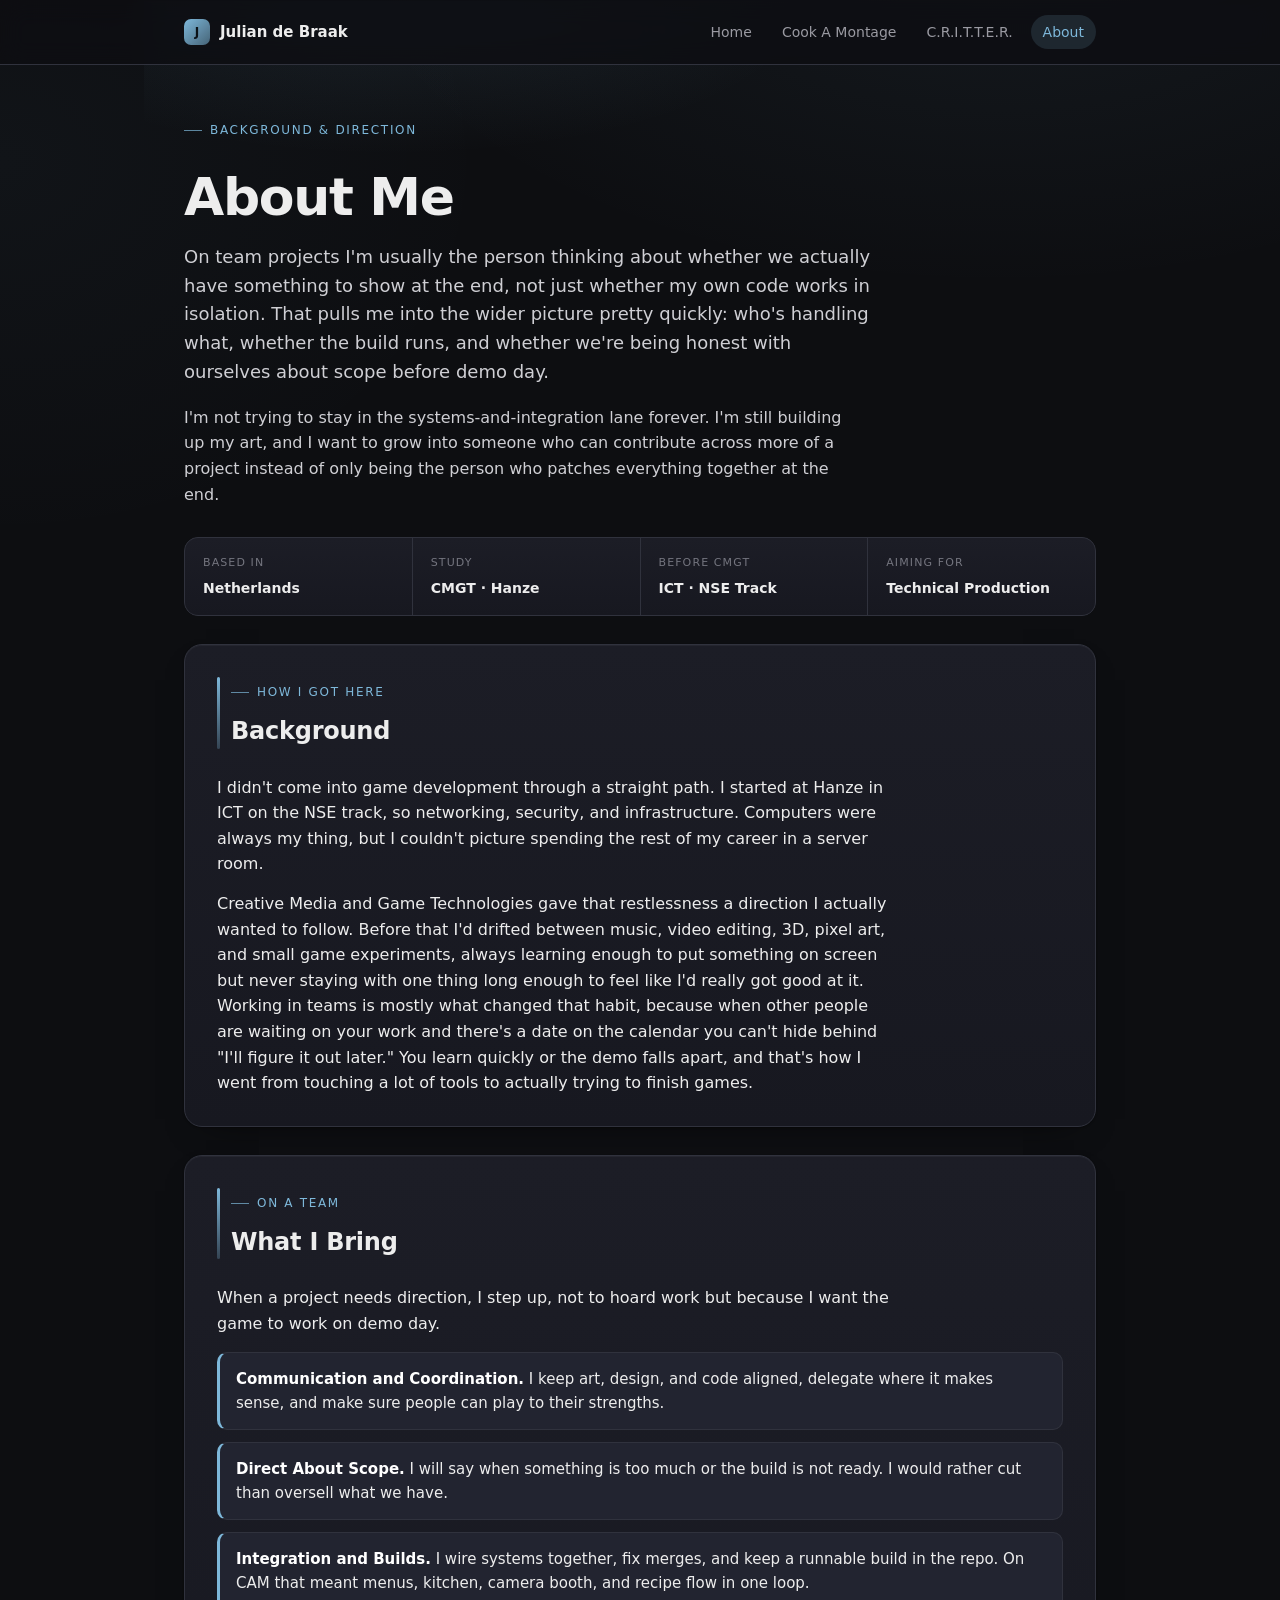
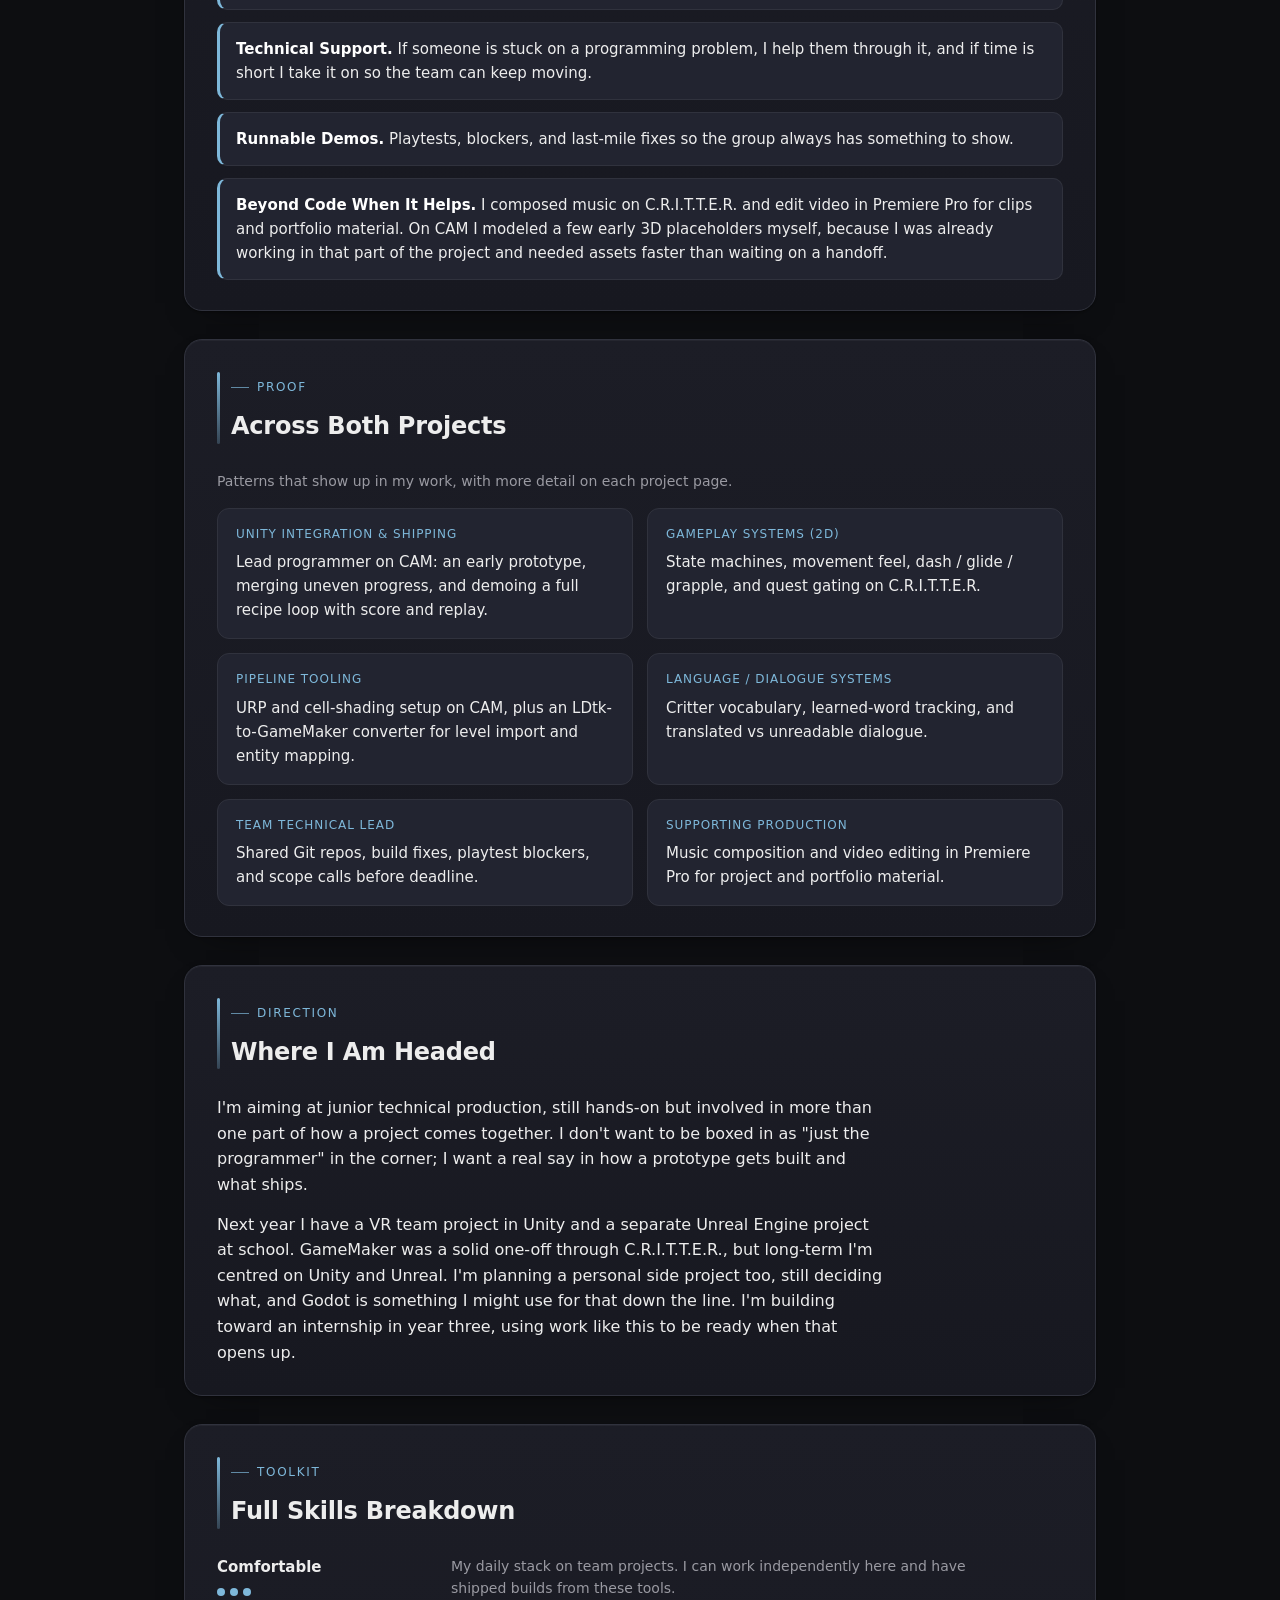
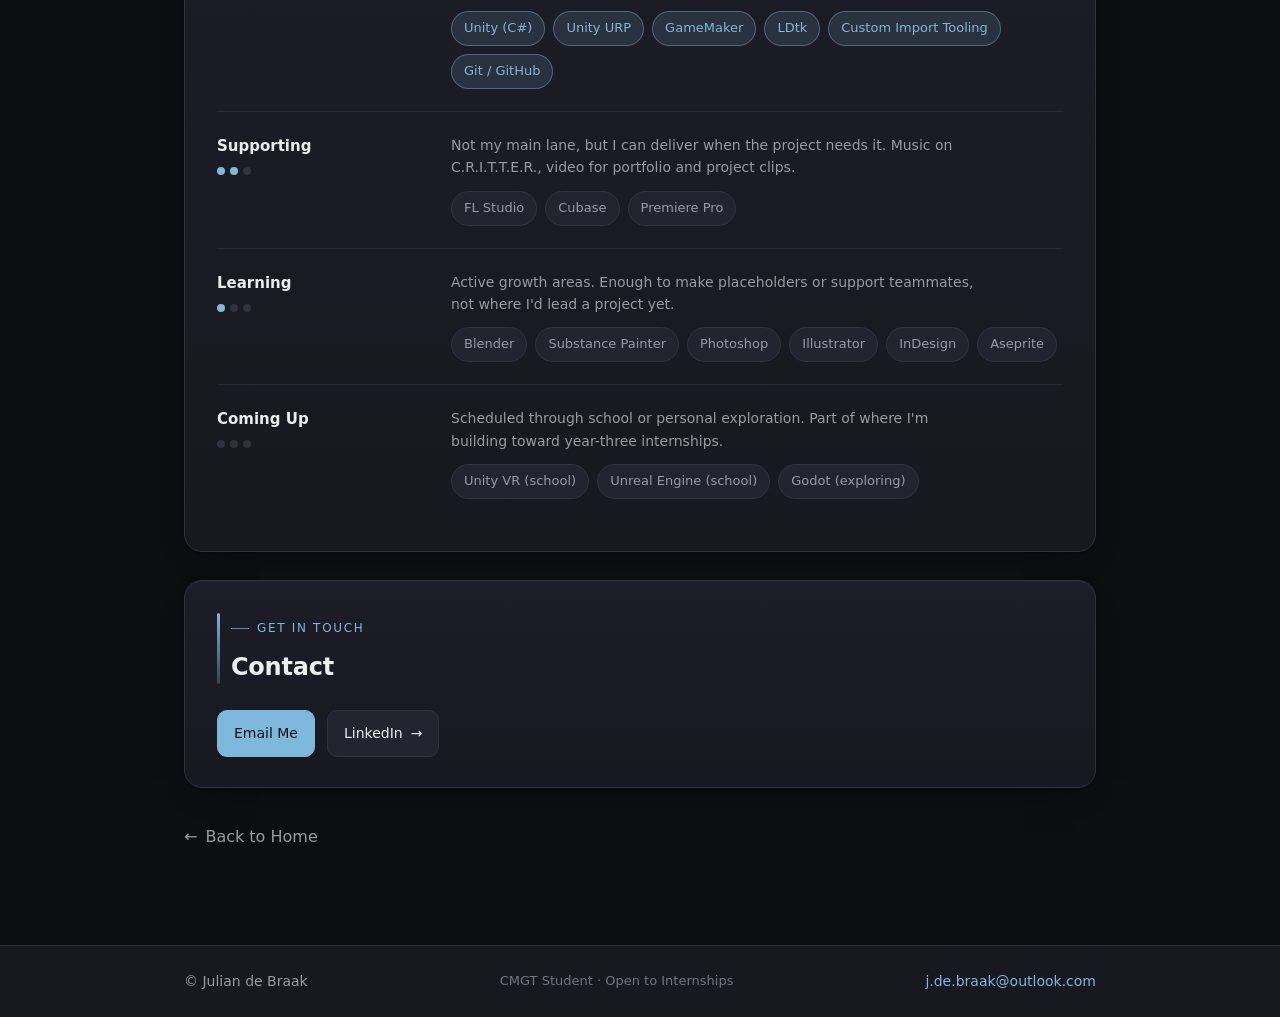
==== docs/about.html @ cde91909 "Website" ====
<!doctype html>
<html lang="en" data-page="about">
  <head>
    <meta charset="utf-8" />
    <meta name="viewport" content="width=device-width, initial-scale=1" />
    <title>About · Julian de Braak</title>
    <meta name="description" content="About Julian de Braak, a technical game developer focused on integration, systems, and shipping demos." />
    <meta property="og:title" content="About Julian de Braak" />
    <meta property="og:description" content="Technical game developer focused on systems, integration, and shipping team demos. Aiming at junior technical production." />
    <meta property="og:type" content="profile" />
    <link rel="icon" href="./assets/favicon.svg" type="image/svg+xml" />
    <link rel="stylesheet" href="./assets/style.css" />
    <script src="./assets/site.js" defer></script>
  </head>
  <body>
    <nav class="nav">
      <div class="nav-inner">
        <a class="brand" href="./index.html"><span class="brand-mark">J</span>Julian de Braak</a>
        <div class="nav-links">
          <a href="./index.html">Home</a>
          <a href="./cook-a-montage.html">Cook A Montage</a>
          <a href="./critter.html">C.R.I.T.T.E.R.</a>
          <a class="active" href="./about.html">About</a>
        </div>
      </div>
    </nav>

    <main class="container">
      <section class="hero hero-about">
        <div class="hero-main">
          <span class="eyebrow">Background &amp; Direction</span>
          <h1>About Me</h1>
          <p class="lede">On team projects I'm usually the person thinking about whether we actually have something to show at the end, not just whether my own code works in isolation. That pulls me into the wider picture pretty quickly: who's handling what, whether the build runs, and whether we're being honest with ourselves about scope before demo day.</p>
          <p>I'm not trying to stay in the systems-and-integration lane forever. I'm still building up my art, and I want to grow into someone who can contribute across more of a project instead of only being the person who patches everything together at the end.</p>
        </div>
        <aside class="facts" aria-label="Quick facts">
          <div class="fact"><span class="fk">Based in</span><span class="fv">Netherlands</span></div>
          <div class="fact"><span class="fk">Study</span><span class="fv">CMGT · Hanze</span></div>
          <div class="fact"><span class="fk">Before CMGT</span><span class="fv">ICT · NSE Track</span></div>
          <div class="fact"><span class="fk">Aiming for</span><span class="fv">Technical Production</span></div>
        </aside>
      </section>

      <section>
        <div class="section-head"><span class="eyebrow">How I Got Here</span><h2>Background</h2></div>
        <p>I didn't come into game development through a straight path. I started at Hanze in ICT on the NSE track, so networking, security, and infrastructure. Computers were always my thing, but I couldn't picture spending the rest of my career in a server room.</p>
        <div style="height:14px"></div>
        <p>Creative Media and Game Technologies gave that restlessness a direction I actually wanted to follow. Before that I'd drifted between music, video editing, 3D, pixel art, and small game experiments, always learning enough to put something on screen but never staying with one thing long enough to feel like I'd really got good at it. Working in teams is mostly what changed that habit, because when other people are waiting on your work and there's a date on the calendar you can't hide behind "I'll figure it out later." You learn quickly or the demo falls apart, and that's how I went from touching a lot of tools to actually trying to finish games.</p>
      </section>

      <section>
        <div class="section-head"><span class="eyebrow">On a Team</span><h2>What I Bring</h2></div>
        <p>When a project needs direction, I step up, not to hoard work but because I want the game to work on demo day.</p>
        <div style="height:16px"></div>
        <div class="notes">
          <div class="note"><strong>Communication and Coordination.</strong> I keep art, design, and code aligned, delegate where it makes sense, and make sure people can play to their strengths.</div>
          <div class="note"><strong>Direct About Scope.</strong> I will say when something is too much or the build is not ready. I would rather cut than oversell what we have.</div>
          <div class="note"><strong>Integration and Builds.</strong> I wire systems together, fix merges, and keep a runnable build in the repo. On CAM that meant menus, kitchen, camera booth, and recipe flow in one loop.</div>
          <div class="note"><strong>Technical Support.</strong> If someone is stuck on a programming problem, I help them through it, and if time is short I take it on so the team can keep moving.</div>
          <div class="note"><strong>Runnable Demos.</strong> Playtests, blockers, and last-mile fixes so the group always has something to show.</div>
          <div class="note"><strong>Beyond Code When It Helps.</strong> I composed music on C.R.I.T.T.E.R. and edit video in Premiere Pro for clips and portfolio material. On CAM I modeled a few early 3D placeholders myself, because I was already working in that part of the project and needed assets faster than waiting on a handoff.</div>
        </div>
      </section>

      <section>
        <div class="section-head"><span class="eyebrow">Proof</span><h2>Across Both Projects</h2></div>
        <p class="meta">Patterns that show up in my work, with more detail on each project page.</p>
        <div style="height:16px"></div>
        <div class="stats">
          <div class="stat"><div class="sk">Unity Integration &amp; Shipping</div><div class="sv">Lead programmer on CAM: an early prototype, merging uneven progress, and demoing a full recipe loop with score and replay.</div></div>
          <div class="stat"><div class="sk">Gameplay Systems (2D)</div><div class="sv">State machines, movement feel, dash / glide / grapple, and quest gating on C.R.I.T.T.E.R.</div></div>
          <div class="stat"><div class="sk">Pipeline Tooling</div><div class="sv">URP and cell-shading setup on CAM, plus an LDtk-to-GameMaker converter for level import and entity mapping.</div></div>
          <div class="stat"><div class="sk">Language / Dialogue Systems</div><div class="sv">Critter vocabulary, learned-word tracking, and translated vs unreadable dialogue.</div></div>
          <div class="stat"><div class="sk">Team Technical Lead</div><div class="sv">Shared Git repos, build fixes, playtest blockers, and scope calls before deadline.</div></div>
          <div class="stat"><div class="sk">Supporting Production</div><div class="sv">Music composition and video editing in Premiere Pro for project and portfolio material.</div></div>
        </div>
      </section>

      <section>
        <div class="section-head"><span class="eyebrow">Direction</span><h2>Where I Am Headed</h2></div>
        <p>I'm aiming at junior technical production, still hands-on but involved in more than one part of how a project comes together. I don't want to be boxed in as "just the programmer" in the corner; I want a real say in how a prototype gets built and what ships.</p>
        <div style="height:14px"></div>
        <p>Next year I have a VR team project in Unity and a separate Unreal Engine project at school. GameMaker was a solid one-off through C.R.I.T.T.E.R., but long-term I'm centred on Unity and Unreal. I'm planning a personal side project too, still deciding what, and Godot is something I might use for that down the line. I'm building toward an internship in year three, using work like this to be ready when that opens up.</p>
      </section>

      <section>
        <div class="section-head"><span class="eyebrow">Toolkit</span><h2>Full Skills Breakdown</h2></div>
        <div class="tiers">
          <div class="tier">
            <div class="tier-head">
              <span class="tier-name">Comfortable</span>
              <span class="dots"><i class="on"></i><i class="on"></i><i class="on"></i></span>
            </div>
            <div class="tier-body">
              <p>My daily stack on team projects. I can work independently here and have shipped builds from these tools.</p>
              <div class="chips">
                <span class="chip accent">Unity (C#)</span>
                <span class="chip accent">Unity URP</span>
                <span class="chip accent">GameMaker</span>
                <span class="chip accent">LDtk</span>
                <span class="chip accent">Custom Import Tooling</span>
                <span class="chip accent">Git / GitHub</span>
              </div>
            </div>
          </div>
          <div class="tier">
            <div class="tier-head">
              <span class="tier-name">Supporting</span>
              <span class="dots"><i class="on"></i><i class="on"></i><i></i></span>
            </div>
            <div class="tier-body">
              <p>Not my main lane, but I can deliver when the project needs it. Music on C.R.I.T.T.E.R., video for portfolio and project clips.</p>
              <div class="chips">
                <span class="chip">FL Studio</span>
                <span class="chip">Cubase</span>
                <span class="chip">Premiere Pro</span>
              </div>
            </div>
          </div>
          <div class="tier">
            <div class="tier-head">
              <span class="tier-name">Learning</span>
              <span class="dots"><i class="on"></i><i></i><i></i></span>
            </div>
            <div class="tier-body">
              <p>Active growth areas. Enough to make placeholders or support teammates, not where I'd lead a project yet.</p>
              <div class="chips">
                <span class="chip">Blender</span>
                <span class="chip">Substance Painter</span>
                <span class="chip">Photoshop</span>
                <span class="chip">Illustrator</span>
                <span class="chip">InDesign</span>
                <span class="chip">Aseprite</span>
              </div>
            </div>
          </div>
          <div class="tier">
            <div class="tier-head">
              <span class="tier-name">Coming Up</span>
              <span class="dots"><i></i><i></i><i></i></span>
            </div>
            <div class="tier-body">
              <p>Scheduled through school or personal exploration. Part of where I'm building toward year-three internships.</p>
              <div class="chips">
                <span class="chip">Unity VR (school)</span>
                <span class="chip">Unreal Engine (school)</span>
                <span class="chip">Godot (exploring)</span>
              </div>
            </div>
          </div>
        </div>
      </section>

      <section>
        <div class="section-head"><span class="eyebrow">Get in Touch</span><h2>Contact</h2></div>
        <div class="btn-row">
          <a class="btn primary" href="mailto:j.de.braak@outlook.com">Email Me</a>
          <a class="btn" href="https://www.linkedin.com/in/julian-de-braak-031641233/" target="_blank" rel="noreferrer">LinkedIn <span class="arrow">→</span></a>
        </div>
      </section>

      <section class="flat">
        <a class="backlink" href="./index.html"><span class="arrow">←</span> Back to Home</a>
      </section>
    </main>

    <footer class="footer">
      <div class="footer-inner">
        <span class="meta">© Julian de Braak</span>
        <span class="status">CMGT Student · Open to Internships</span>
        <span class="meta"><a href="mailto:j.de.braak@outlook.com">j.de.braak@outlook.com</a></span>
      </div>
    </footer>
  </body>
</html>
---- docs/assets/style.css ----
:root{
  --accent-rgb:126,184,218;
  --accent:rgb(var(--accent-rgb));
  --accent-soft:rgba(var(--accent-rgb),.14);
  --accent-line:rgba(var(--accent-rgb),.42);
  --glow-a:rgba(var(--accent-rgb),.07);
  --glow-b:rgba(var(--accent-rgb),.035);

  --bg:#0d0e11;
  --bg-soft:#131419;
  --panel:#171820;
  --panel-2:#1c1d26;
  --surface:#222430;
  --surface-2:#282a37;
  --border:#30323d;
  --border-soft:#262833;
  --text:#ededed;
  --muted:#9a9aa2;
  --faint:#74757f;
  --maxw:960px;
  --radius:14px;
}

/* per-project accent identity */
html[data-page="cam"]{--accent-rgb:226,170,108}
html[data-page="critter"]{--accent-rgb:124,198,150}

*{box-sizing:border-box}
html{scroll-behavior:smooth}
body{
  margin:0;
  min-height:100vh;
  display:flex;
  flex-direction:column;
  font-family: ui-sans-serif, system-ui, -apple-system, Segoe UI, Roboto, Helvetica, Arial, "Apple Color Emoji","Segoe UI Emoji";
  line-height:1.6;
  color:var(--text);
  -webkit-font-smoothing:antialiased;
  background-color:var(--bg);
  background-image:
    radial-gradient(1100px 600px at 78% -8%, var(--glow-a), transparent 60%),
    radial-gradient(900px 700px at 0% 18%, var(--glow-b), transparent 55%);
  background-attachment:fixed;
  background-repeat:no-repeat;
}

a{color:var(--accent); text-decoration:none}
a:hover{text-decoration:underline}

/* ---------- Nav ---------- */
.nav{
  position:sticky;
  top:0;
  z-index:50;
  backdrop-filter:saturate(160%) blur(12px);
  background:rgba(13,14,17,.78);
  border-bottom:1px solid var(--border);
}
.nav-inner{
  max-width:var(--maxw);
  margin:0 auto;
  padding:15px 24px;
  display:flex;
  align-items:center;
  justify-content:space-between;
  gap:16px;
  flex-wrap:wrap;
}
.nav .brand{color:var(--text); font-weight:600; font-size:15px; display:inline-flex; align-items:center; gap:10px}
.nav .brand:hover{text-decoration:none; color:var(--accent)}
.brand-mark{
  width:26px; height:26px; border-radius:7px;
  background:linear-gradient(135deg, var(--accent), rgba(var(--accent-rgb),.5));
  color:#0b1116; font-size:12px; font-weight:700;
  display:inline-flex; align-items:center; justify-content:center;
}
.nav-links{display:flex; flex-wrap:wrap; gap:6px}
.nav-links a{
  color:var(--muted);
  font-size:14px;
  padding:6px 12px;
  border-radius:999px;
  transition:background .15s ease, color .15s ease;
}
.nav-links a:hover{color:var(--text); text-decoration:none; background:var(--surface)}
.nav-links a.active{color:var(--accent); background:var(--accent-soft)}

/* ---------- Layout ---------- */
.container{
  width:100%;
  max-width:var(--maxw);
  margin:0 auto;
  padding:56px 24px 96px;
  display:flex;
  flex-direction:column;
  gap:28px;
  flex:1 0 auto;
}

/* Each content section becomes its own raised panel for clear grouping.
   The hero and any .flat section stay open (no box). */
.container > section:not(.hero):not(.flat){
  background:linear-gradient(180deg, var(--panel-2), var(--panel));
  border:1px solid var(--border);
  border-radius:18px;
  padding:30px 32px;
  box-shadow:
    inset 0 1px 0 rgba(255,255,255,.04),
    0 1px 2px rgba(0,0,0,.35),
    0 14px 34px -22px rgba(0,0,0,.7);
}
.container > section:not(.hero):not(.flat):hover{border-color:#3c3f4d}
.container > section.flat{padding-top:8px}

.container > section:not(.hero):not(.flat) .section-head{
  position:relative;
  padding-left:14px;
}
.container > section:not(.hero):not(.flat) .section-head::before{
  content:"";
  position:absolute;
  left:0; top:2px; bottom:2px;
  width:3px;
  border-radius:3px;
  background:linear-gradient(var(--accent), rgba(var(--accent-rgb),.25));
}

h1{font-size:clamp(34px,5vw,52px); line-height:1.08; margin:0; letter-spacing:-0.025em}
h2{font-size:24px; margin:0; letter-spacing:-0.01em}
h3{font-size:16px; margin:0 0 10px; color:var(--text)}
p{margin:0; max-width:66ch}
.muted{color:var(--muted)}
.meta{color:var(--muted); font-size:14px}

.eyebrow{
  display:inline-flex;
  align-items:center;
  gap:8px;
  font-size:12px;
  letter-spacing:.14em;
  text-transform:uppercase;
  color:var(--accent);
  margin:0 0 10px;
}
.eyebrow::before{content:""; width:18px; height:1px; background:var(--accent); opacity:.7}

.section-head{margin-bottom:24px}
.section-head h2{margin:0}

.lede{font-size:18px; color:#dcdce0; max-width:60ch}
.tagline{
  color:var(--accent);
  font-size:15px;
  font-weight:500;
  margin:-2px 0 0;
  max-width:52ch;
  letter-spacing:.01em;
}

/* ---------- Hero ---------- */
.hero{
  position:relative;
  display:flex;
  flex-direction:column;
  gap:30px;
}
.hero::before{
  content:"";
  position:absolute;
  inset:-120px -40px auto -40px;
  height:320px;
  background:radial-gradient(600px 220px at 25% 0%, rgba(var(--accent-rgb),.10), transparent 70%);
  pointer-events:none;
  z-index:-1;
}
.hero-main{display:flex; flex-direction:column; gap:18px}
.hero p{color:#cfcfd4}
.role-line{color:var(--muted); font-size:14px; margin-top:-6px}

/* ---------- Stat bar (quick facts) ---------- */
.facts{
  display:grid;
  grid-template-columns:repeat(auto-fit, minmax(150px,1fr));
  gap:1px;
  background:var(--border);
  border:1px solid var(--border);
  border-radius:14px;
  overflow:hidden;
}
.fact{
  background:linear-gradient(180deg, var(--panel-2), var(--panel));
  padding:16px 18px;
  display:flex;
  flex-direction:column;
  gap:5px;
}
.fact .fk{font-size:11px; letter-spacing:.1em; text-transform:uppercase; color:var(--faint)}
.fact .fv{font-size:14px; font-weight:600; color:var(--text)}

/* ---------- Chips / tags ---------- */
.chips{display:flex; flex-wrap:wrap; gap:8px}
.chip{
  display:inline-block;
  padding:6px 12px;
  border-radius:999px;
  border:1px solid var(--border);
  background:var(--surface);
  color:var(--muted);
  font-size:13px;
}
.chip.accent{border-color:var(--accent-line); color:var(--accent); background:var(--accent-soft)}

/* ---------- Buttons ---------- */
.btn-row{display:flex; flex-wrap:wrap; gap:12px; margin-top:4px}
.btn{
  display:inline-flex;
  align-items:center;
  gap:8px;
  padding:11px 16px;
  border-radius:10px;
  border:1px solid var(--border);
  background:var(--surface);
  color:var(--text);
  font-size:14px;
  font-weight:500;
  transition:border-color .15s ease, transform .15s ease, filter .15s ease, background .15s ease;
}
.btn:hover{border-color:var(--accent); color:var(--text); text-decoration:none; transform:translateY(-1px)}
.btn.primary{background:var(--accent); color:#0b1116; border-color:var(--accent)}
.btn.primary:hover{filter:brightness(1.08); color:#0b1116}
.btn .arrow{transition:transform .15s ease}
.btn:hover .arrow{transform:translateX(3px)}

/* ---------- Featured cards ---------- */
.cards{display:grid; grid-template-columns:1fr 1fr; gap:20px}
.card{
  position:relative;
  background:var(--surface);
  border:1px solid var(--border);
  border-radius:var(--radius);
  padding:18px;
  display:flex;
  flex-direction:column;
  gap:12px;
  transition:border-color .15s ease, transform .15s ease;
}
.card:hover{border-color:#41434f; transform:translateY(-3px)}
.card .ph{margin:-18px -18px 4px; border-radius:var(--radius) var(--radius) 0 0; border-left:none; border-right:none; border-top:none}
.card-media{
  width:calc(100% + 36px);
  margin:-18px -18px 4px;
  aspect-ratio:16/9;
  object-fit:cover;
  display:block;
  border-radius:var(--radius) var(--radius) 0 0;
  border-bottom:1px solid var(--border);
  background:var(--bg-soft);
}
.card-title{display:flex; gap:10px; flex-wrap:wrap; align-items:baseline}
.card-title strong{font-size:17px}
.card .role-line{margin:0}
.card-link{
  margin-top:auto;
  display:inline-flex;
  align-items:center;
  gap:8px;
  font-weight:500;
}
.card-link .arrow{transition:transform .15s ease}
.card:hover .card-link .arrow{transform:translateX(3px)}

/* ---------- Media ---------- */
.media-grid{display:grid; grid-template-columns:1fr 1fr; gap:16px}
.media-grid img, .media-grid video{
  width:100%;
  aspect-ratio:16/9;
  object-fit:cover;
  border-radius:12px;
  border:1px solid var(--border);
  display:block;
  cursor:zoom-in;
}
.ph{
  background:
    linear-gradient(135deg, rgba(var(--accent-rgb),.06), transparent),
    var(--bg-soft);
  border:1px dashed var(--border);
  border-radius:12px;
  aspect-ratio:16/9;
  display:flex;
  align-items:center;
  justify-content:center;
  color:var(--faint);
  font-size:13px;
  letter-spacing:.02em;
}

/* lightbox */
.lb{
  position:fixed; inset:0; z-index:100;
  background:rgba(6,7,10,.86);
  backdrop-filter:blur(4px);
  display:flex; align-items:center; justify-content:center;
  padding:32px;
  opacity:0; pointer-events:none;
  transition:opacity .18s ease;
}
.lb.open{opacity:1; pointer-events:auto}
.lb img, .lb video{
  max-width:min(1100px,92vw);
  max-height:88vh;
  border-radius:12px;
  border:1px solid var(--border);
  box-shadow:0 30px 80px -20px rgba(0,0,0,.8);
}
.lb-close{
  position:absolute; top:18px; right:22px;
  width:38px; height:38px; border-radius:10px;
  border:1px solid var(--border); background:var(--surface);
  color:var(--text); font-size:18px; cursor:pointer;
  display:flex; align-items:center; justify-content:center;
}
.lb-close:hover{border-color:var(--accent)}
.lb .car-btn.lb-car{
  position:absolute; top:50%; transform:translateY(-50%);
  z-index:2; display:none;
}
.lb .car-btn.lb-car.prev{left:18px}
.lb .car-btn.lb-car.next{right:18px}
.lb-counter{
  position:absolute; bottom:22px; left:50%; transform:translateX(-50%);
  display:none; padding:6px 12px; border-radius:999px;
  background:rgba(13,14,17,.85); border:1px solid var(--border);
  color:var(--muted); font-size:13px; z-index:2;
}

/* ---------- Stat tiles (proof) ---------- */
.stats{display:grid; grid-template-columns:repeat(2,1fr); gap:14px}
.stat{
  background:var(--surface);
  border:1px solid var(--border);
  border-radius:12px;
  padding:16px 18px;
}
.stat .sk{font-size:12px; letter-spacing:.08em; text-transform:uppercase; color:var(--accent)}
.stat .sv{margin-top:6px; font-size:15px; color:var(--text); font-weight:500}

/* ---------- Subsection blocks ---------- */
.blocks{display:flex; flex-direction:column; gap:26px}
.block h3{display:flex; align-items:center; gap:10px}
.block h3::before{content:""; width:6px; height:6px; border-radius:2px; background:var(--accent)}
.block ul{margin-top:4px}

/* ---------- Numbered timeline ---------- */
.steps{list-style:none; margin:0; padding:0; counter-reset:step}
.steps li{position:relative; padding:0 0 22px 44px; counter-increment:step}
.steps li::before{
  content:counter(step);
  position:absolute; left:0; top:-2px;
  width:28px; height:28px;
  display:flex; align-items:center; justify-content:center;
  border-radius:50%;
  background:var(--accent-soft);
  border:1px solid var(--accent-line);
  color:var(--accent);
  font-size:13px; font-weight:600;
}
.steps li::after{content:""; position:absolute; left:13.5px; top:30px; bottom:0; width:1px; background:var(--border)}
.steps li:last-child{padding-bottom:0}
.steps li:last-child::after{display:none}

/* ---------- Note cards ---------- */
.notes{display:grid; grid-template-columns:1fr; gap:12px}
.note{
  background:var(--surface);
  border:1px solid var(--border);
  border-left:3px solid var(--accent);
  border-radius:10px;
  padding:14px 16px;
  font-size:15px;
}
.note strong{color:#fff; font-weight:600}

/* ---------- Lists ---------- */
ul,ol{margin:0; padding-left:20px; max-width:70ch}
li{margin:7px 0}

/* ---------- Back link ---------- */
.backlink{display:inline-flex; align-items:center; gap:8px; color:var(--muted)}
.backlink:hover{color:var(--accent)}

/* ---------- Footer ---------- */
.footer{border-top:1px solid var(--border); flex-shrink:0; background:var(--panel)}
.footer-inner{
  max-width:var(--maxw);
  margin:0 auto;
  padding:24px;
  display:flex;
  justify-content:space-between;
  align-items:center;
  gap:12px;
  flex-wrap:wrap;
}
.footer-inner .status{color:var(--faint); font-size:13px}

/* ---------- Skill tiers (weighted) ---------- */
.tiers{display:flex; flex-direction:column}
.tier{
  display:grid;
  grid-template-columns:210px 1fr;
  gap:24px;
  padding:22px 0;
  border-top:1px solid var(--border-soft);
}
.tier:first-child{padding-top:0; border-top:none}
.tier-head{display:flex; flex-direction:column; gap:9px}
.tier-name{font-weight:600; font-size:15px}
.dots{display:flex; gap:5px}
.dots i{width:8px; height:8px; border-radius:50%; background:var(--border); display:inline-block}
.dots i.on{background:var(--accent)}
.tier-body{display:flex; flex-direction:column; gap:12px}
.tier-body p{color:var(--muted); font-size:14px; margin:0; max-width:60ch}
.tiers-compact .tier{padding:18px 0}
.tiers-compact .tier-body p{font-size:14px}

/* ---------- Media stage: video + carousel ---------- */
.media-stage{display:grid; grid-template-columns:1.5fr 1fr; gap:16px; align-items:start}
.media-main{margin:0; position:relative}
.media-main img, .media-main video,
.carousel img, .carousel video{
  width:100%;
  aspect-ratio:16/9;
  object-fit:cover;
  display:block;
  border-radius:12px;
  border:1px solid var(--border);
}
.media-main video{cursor:default}
.carousel img{cursor:zoom-in}
.media-cap{margin-top:8px; color:var(--faint); font-size:12px; letter-spacing:.02em}

.carousel{display:flex; flex-direction:column; gap:10px}
.carousel-viewport{position:relative; overflow:hidden; border-radius:12px}
.carousel-track{display:flex; transition:transform .35s ease}
.slide{flex:0 0 100%}
.slide.ph{aspect-ratio:16/9}
.car-btn{
  position:absolute; top:50%; transform:translateY(-50%);
  width:34px; height:34px; border-radius:50%;
  border:1px solid var(--border); background:rgba(13,14,17,.72);
  color:var(--text); font-size:18px; line-height:1; cursor:pointer;
  display:flex; align-items:center; justify-content:center;
  backdrop-filter:blur(4px); transition:border-color .15s ease;
  z-index:3;
}
.car-btn.prev{left:10px}
.car-btn.next{right:10px}
.car-btn:hover{border-color:var(--accent)}
.carousel-dots{display:flex; gap:6px; justify-content:center}
.carousel-dots button{
  width:7px; height:7px; border-radius:50%; border:none; padding:0;
  background:var(--border); cursor:pointer; transition:background .15s ease;
}
.carousel-dots button.on{background:var(--accent)}

/* ---------- Pager (between case studies) ---------- */
.pager{display:flex; justify-content:space-between; align-items:center; gap:14px; flex-wrap:wrap}
.pager .next{display:inline-flex; align-items:center; gap:8px; color:var(--text); font-weight:500}
.pager .next:hover{text-decoration:none}
.pager .next .arrow{transition:transform .15s ease}
.pager .next:hover .arrow{transform:translateX(3px)}

/* ---------- Responsive ---------- */
@media (max-width: 680px){
  .nav-inner{padding:13px 18px}
  .container{padding:40px 16px 72px; gap:20px}
  .container > section:not(.hero):not(.flat){padding:22px 20px}
  .cards{grid-template-columns:1fr}
  .media-grid{grid-template-columns:1fr}
  .media-stage{grid-template-columns:1fr}
  .stats{grid-template-columns:1fr}
  .tier{grid-template-columns:1fr; gap:12px; padding:18px 0}
  .lede{font-size:17px}
}
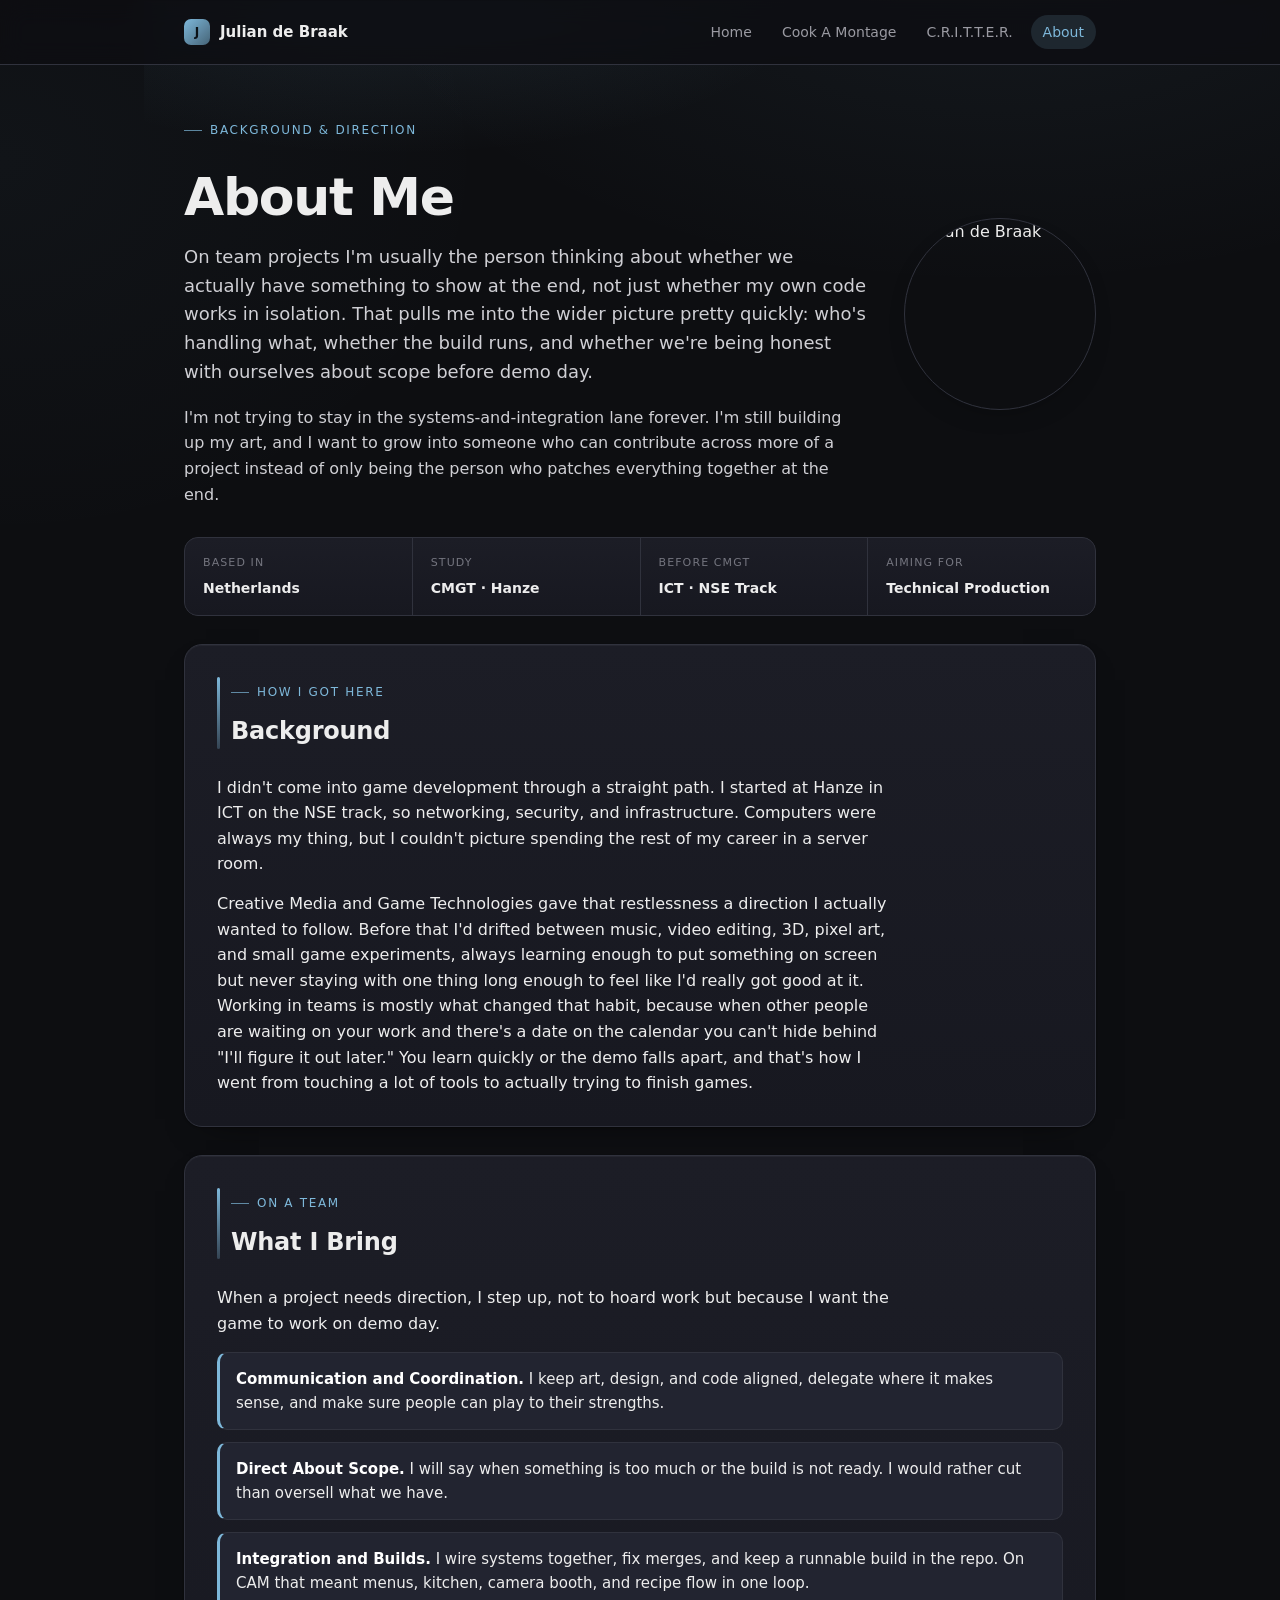
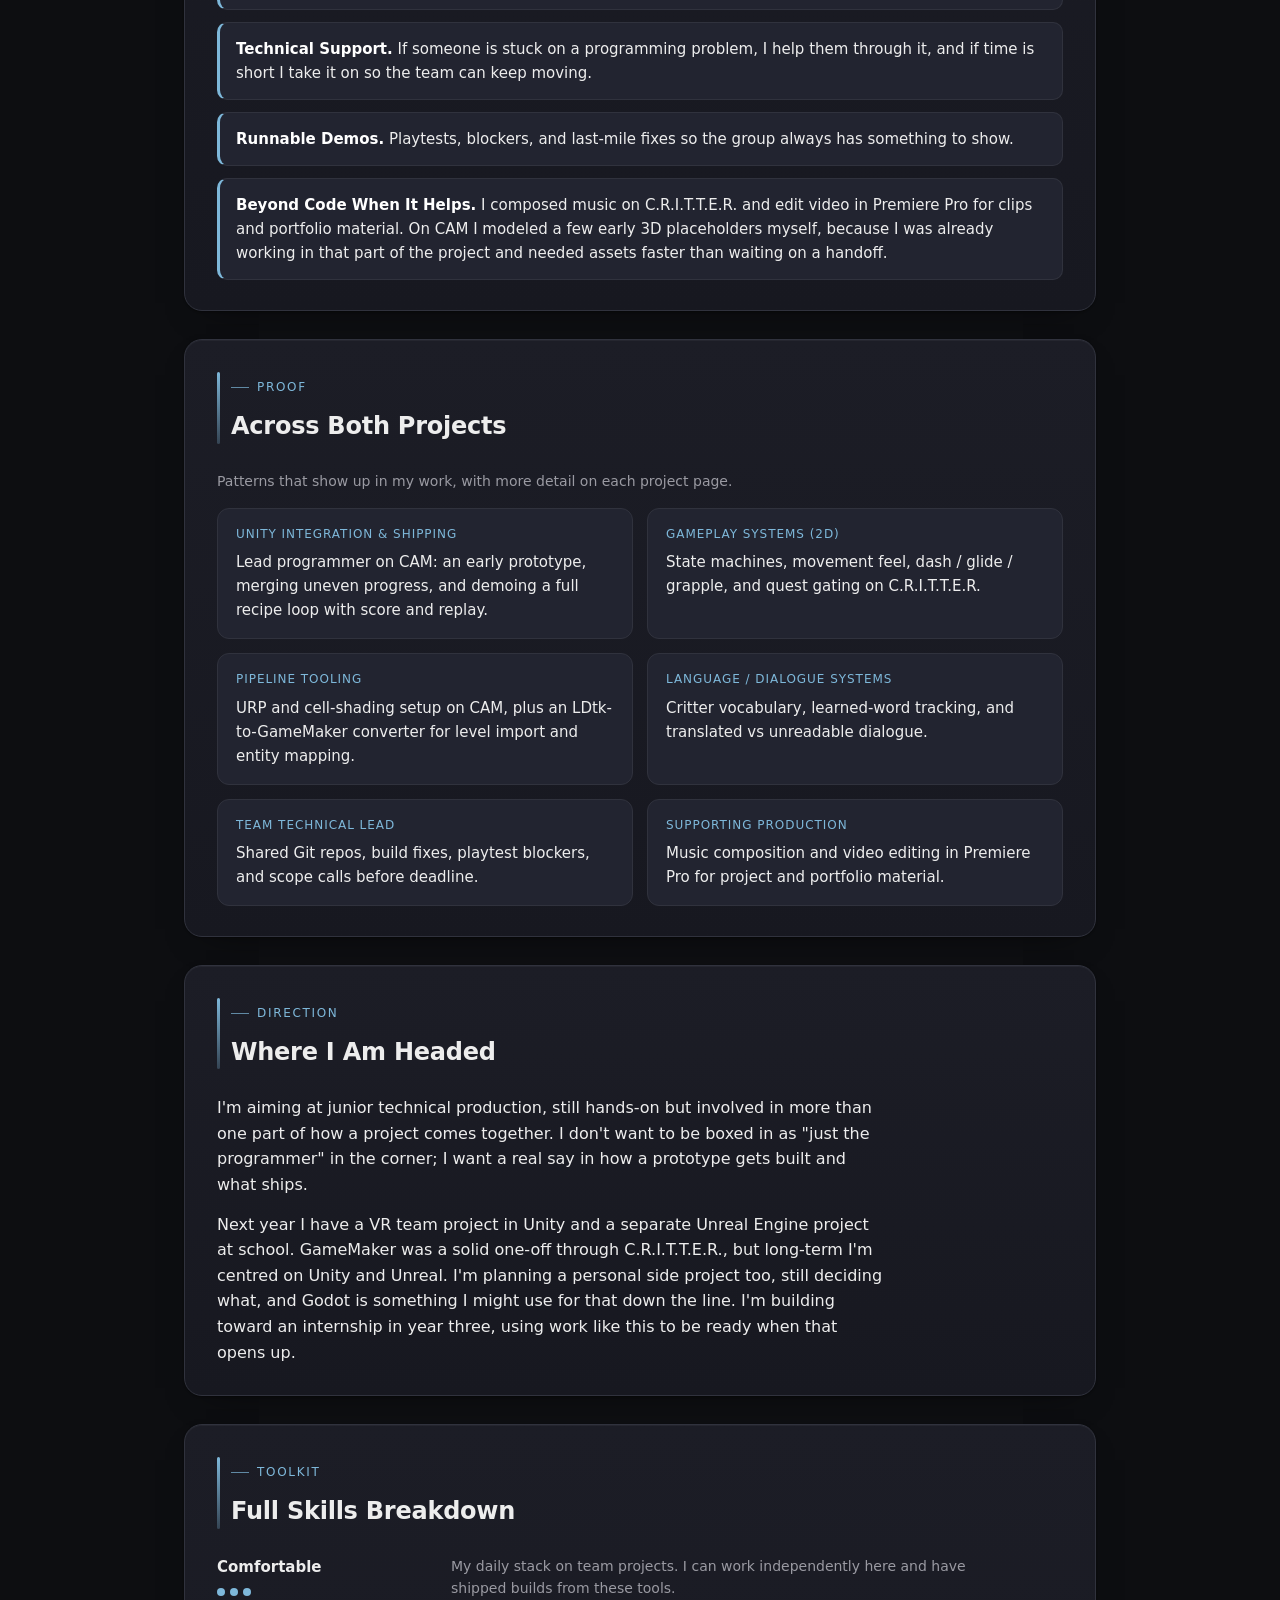
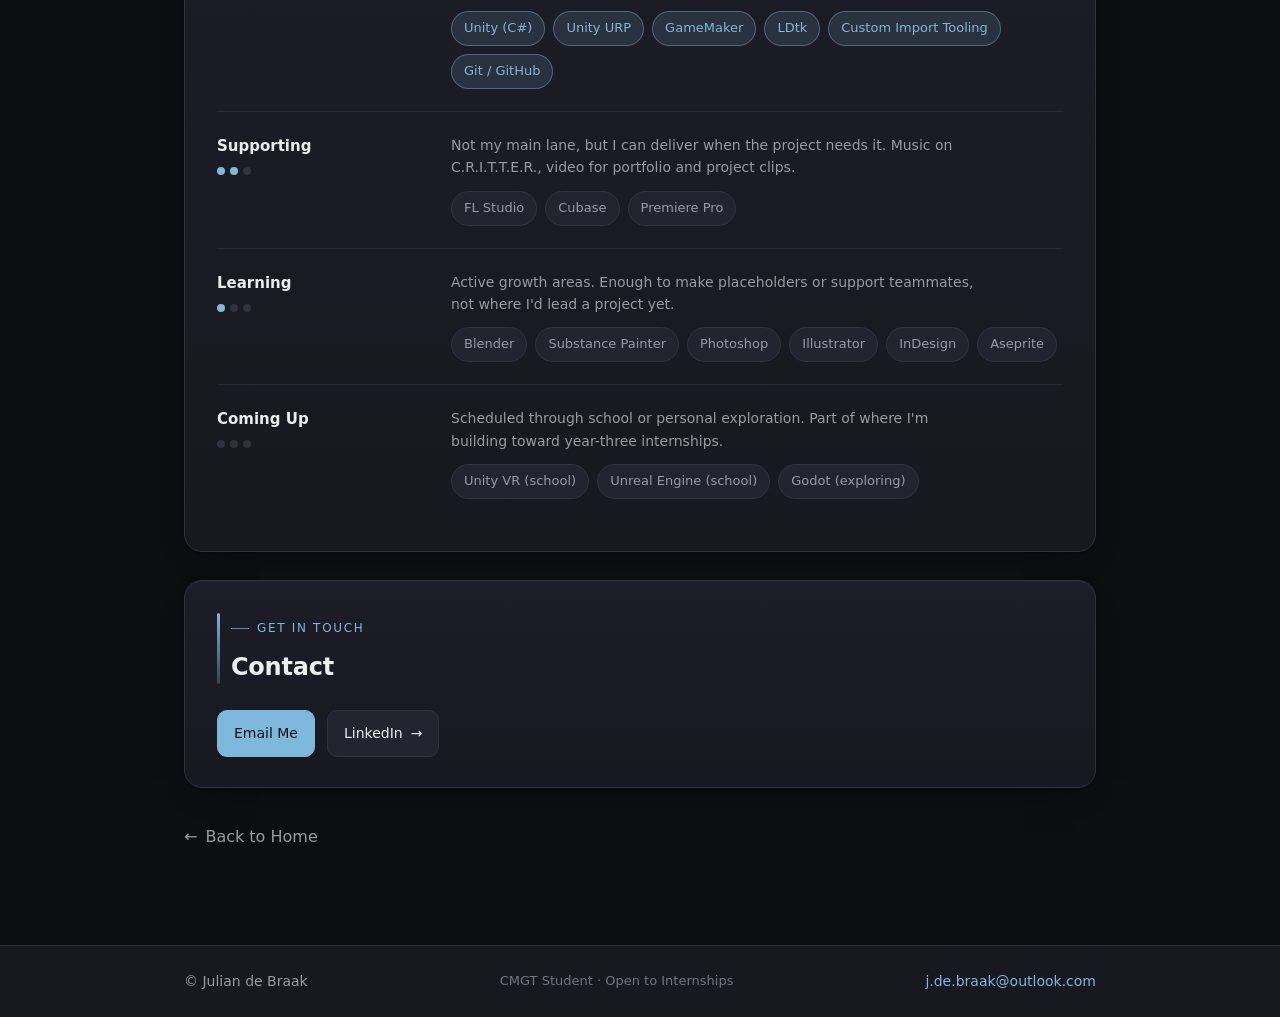
==== commit 1f61ee90: "Add profile photo to home and about hero sections. Home uses a rounded portrait; About uses a circle" ====
--- a/docs/about.html
+++ b/docs/about.html
@@ -27,11 +27,16 @@
 
     <main class="container">
       <section class="hero hero-about">
-        <div class="hero-main">
+        <div class="hero-top">
+          <div class="hero-main">
           <span class="eyebrow">Background &amp; Direction</span>
           <h1>About Me</h1>
           <p class="lede">On team projects I'm usually the person thinking about whether we actually have something to show at the end, not just whether my own code works in isolation. That pulls me into the wider picture pretty quickly: who's handling what, whether the build runs, and whether we're being honest with ourselves about scope before demo day.</p>
           <p>I'm not trying to stay in the systems-and-integration lane forever. I'm still building up my art, and I want to grow into someone who can contribute across more of a project instead of only being the person who patches everything together at the end.</p>
+          </div>
+          <div class="hero-photo hero-photo-home">
+            <img src="./assets/media/pfp.jpg" alt="Julian de Braak" data-ph="pfp.jpg" width="192" height="192" />
+          </div>
         </div>
         <aside class="facts" aria-label="Quick facts">
           <div class="fact"><span class="fk">Based in</span><span class="fv">Netherlands</span></div>
--- a/docs/assets/style.css
+++ b/docs/assets/style.css
@@ -173,6 +173,38 @@
   pointer-events:none;
   z-index:-1;
 }
+.hero-top{
+  display:grid;
+  grid-template-columns:1fr auto;
+  gap:36px;
+  align-items:center;
+}
+.hero-photo{
+  flex-shrink:0;
+}
+.hero-photo img{
+  display:block;
+  object-fit:cover;
+  object-position:center 18%;
+  border:1px solid var(--border);
+  box-shadow:0 10px 28px -18px rgba(0,0,0,.55);
+}
+
+/* Home: clean circle */
+.hero-photo-home img{
+  width:192px;
+  height:192px;
+  border-radius:50%;
+}
+
+/* About: clean rounded portrait (matches site media) */
+.hero-photo-about img{
+  width:200px;
+  height:250px;
+  border-radius:12px;
+  background:var(--bg-soft);
+}
+
 .hero-main{display:flex; flex-direction:column; gap:18px}
 .hero p{color:#cfcfd4}
 .role-line{color:var(--muted); font-size:14px; margin-top:-6px}
@@ -474,6 +506,10 @@
 @media (max-width: 680px){
   .nav-inner{padding:13px 18px}
   .container{padding:40px 16px 72px; gap:20px}
+  .hero-top{grid-template-columns:1fr; justify-items:center; text-align:center; gap:28px}
+  .hero-top .btn-row{justify-content:center}
+  .hero-photo-home img{width:min(192px, 56vw); height:min(192px, 56vw)}
+  .hero-photo-about img{width:min(200px, 68vw); height:auto; aspect-ratio:200/250}
   .container > section:not(.hero):not(.flat){padding:22px 20px}
   .cards{grid-template-columns:1fr}
   .media-grid{grid-template-columns:1fr}
